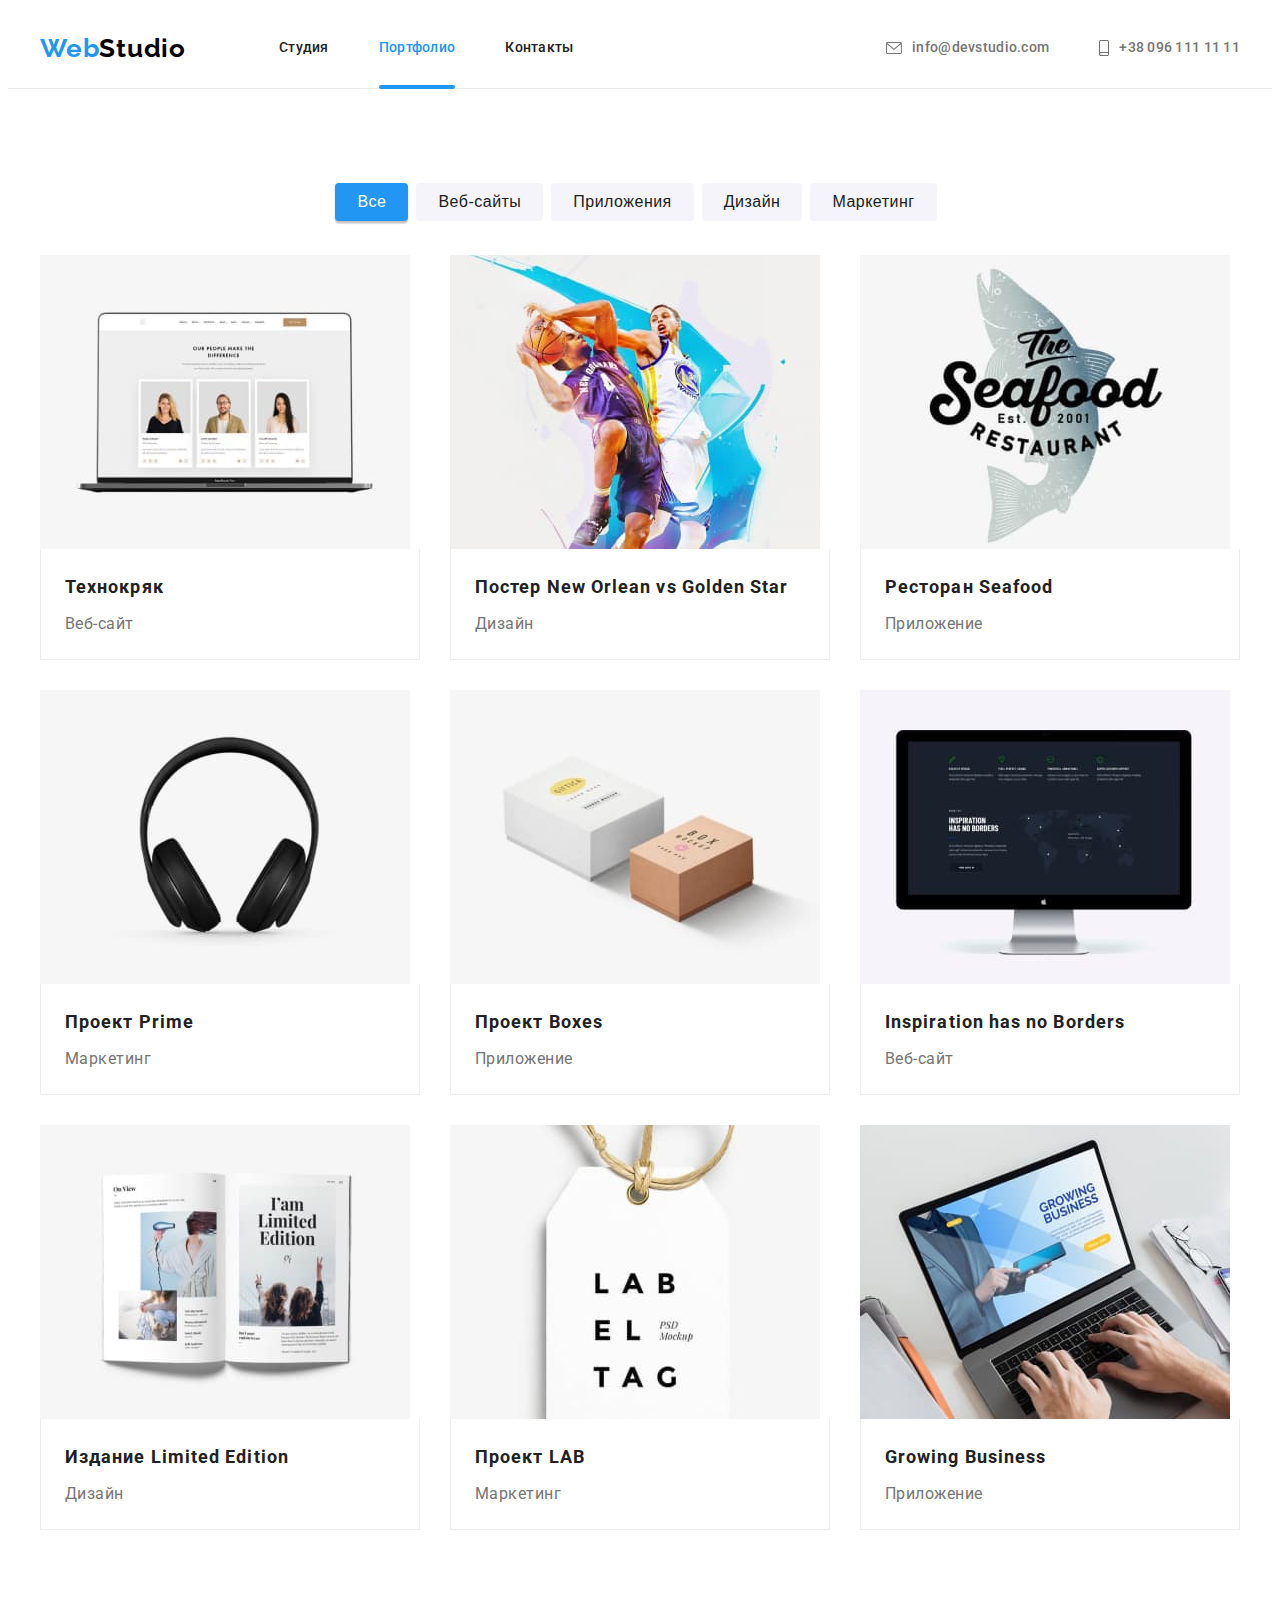
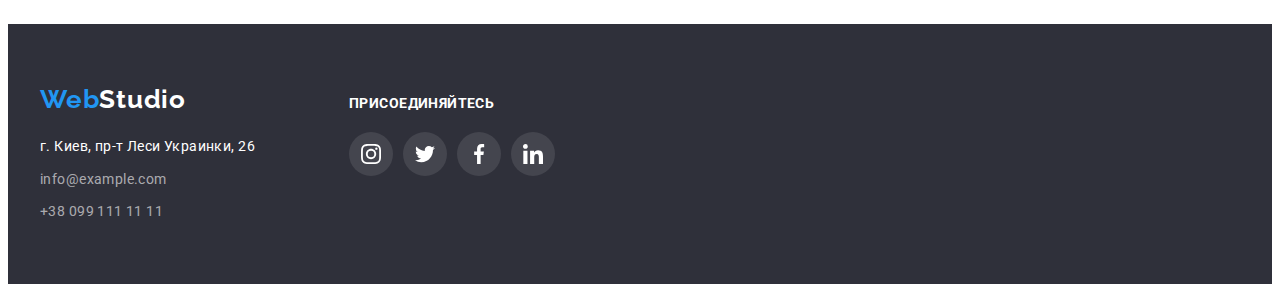
==== portfolio.html @ 07dff934 "add files" ====
<!DOCTYPE html>
<html lang="en">
  <head>
    <meta charset="UTF-8" />
    <meta http-equiv="X-UA-Compatible" content="IE=edge" />
    <meta name="viewport" content="width=device-width, initial-scale=1.0" />
    <title>Портфолио</title>
    <link
      rel="stylesheet"
      href="https://cdnjs.cloudflare.com/ajax/libs/modern-normalize/1.0.0/modern-normalize.min.css"
      integrity="sha512-ISS7cAi1PEhQ8jnbJpJZMd29NlhNj4AWYyLOSp2CE/CsHxTCu+r+t0D2yoJudVrd0/8fTVPUVDzY5Tvli75u/g=="
      crossorigin="anonymous"
    />
    <link rel="preconnect" href="https://fonts.gstatic.com" />
    <link
      href="https://fonts.googleapis.com/css2?family=Raleway:wght@700&family=Roboto:wght@400;500;700;900&display=swap"
      rel="stylesheet"
    />
    <link rel="stylesheet" href="./css/styles.css" />
  </head>
  <body>
    <header class="header">
      <div class="container">
        <nav class="navigation">
          <a class="link logo-link" href="./index.html" lang="en"
            >Web<span class="logo-text">Studio</span></a
          >
          <ul class="nav-container navigation-list list">
            <li class="navigation-list-item">
              <a class="navigation-link link" href="./index.html">Студия</a>
            </li>
            <li class="navigation-list-item">
              <a class="navigation-link link current" href="./portfolio.html"
                >Портфолио</a
              >
            </li>
            <li class="navigation-list-item">
              <a class="navigation-link link" href="">Контакты</a>
            </li>
          </ul>
        </nav>
        <ul class="contact-list list">
          <li class="contact-list-item">
            <a class="link contact-link" href="mailto:info@devstudio.com" lang="en">
              <svg class="contact-icon" width="16" height="12">
                <use href="./img/icons.svg#icon-envelope"></use>
              </svg>
              info@devstudio.com</a>
          </li>
          <li class="contact-list-item">
            <a class="link contact-link" href="tel:+380961111111">
              <svg class="contact-icon" width="10" height="16">
                <use href="./img/icons.svg#icon-smartphone"></use>
              </svg>
              +38 096 111 11 11</a>
          </li>
        </ul>
      </div>
    </header>
    <main>
      <section class="section porfolio-main">
        <div class="container">
          <h1 class="visually-hidden">Наше портфолио</h1>
          <h2 class="visually-hidden">Список кнопок</h2>
          <ul class="list porfolio-btn-list">
            <li class="portfolio-items">
              <button class="portfolio-btn portfolio-btn-all" type="button">Все</button>
            </li>
            <li class="portfolio-items">
              <button class="portfolio-btn" type="button">Веб-сайты</button>
            </li>
            <li class="portfolio-items">
              <button class="portfolio-btn" type="button">Приложения</button>
            </li>
            <li class="portfolio-items">
              <button class="portfolio-btn" type="button">Дизайн</button>
            </li>
            <li class="portfolio-items">
              <button class="portfolio-btn" type="button">Маркетинг</button>
            </li>
          </ul>
          <h2 class="visually-hidden">Примеры работ</h2>
          <ul class="list example-list">
            <li class="example-item">
              <a href="" class="portfolio-card-link link">
              <div class="example-foto">
                <img
                class="exampe-img"
                src="./img/website.jpg"
                alt="Пример сайта"
                width="370"
                height="294">
                <p class="overlay-text">Технокряк это современная площадка распространения коронавируса. Компании используют эту платформу для цифрового
                шпионажа и атак на защищённые сервера конкурентов.</p>
              </div>
              <div class="example-cont-description">
                <h3 class="example-title">Технокряк</h3>
                <p class="example-description">Веб-сайт</p>
              </div>
              </a>
            </li>
            <li class="example-item">
              <a href="" class="portfolio-card-link link">
                <div class="example-foto">
                  <img class="exampe-img" src="./img/design.jpg" alt="Постер" width="370" height="294">
                <p class="overlay-text">Технокряк это современная площадка распространения коронавируса. Компании используют эту
                  платформу для цифрового
                  шпионажа и атак на защищённые сервера конкурентов.</p>
                </div>
                <div class="example-cont-description">
                <h3 class="example-title">
                  Постер <span lang="en">New Orlean vs Golden Star</span>
                </h3>
                <p class="example-description">Дизайн</p>
              </div>
              </a>
            </li>
            <li class="example-item">
              <a href="" class="portfolio-card-link link">
              <div class="example-foto">
                <img
                class="exampe-img"
                src="./img/app.jpg"
                alt="Лого ресторана"
                width="370"
                height="294"
                />
                <p class="overlay-text">Технокряк это современная площадка распространения коронавируса. Компании используют эту
                  платформу для цифрового
                  шпионажа и атак на защищённые сервера конкурентов.</p>
              </div>
              <div class="example-cont-description">
                <h3 class="example-title">
                  Ресторан <span lang="en">Seafood</span>
                </h3>
                <p class="example-description">Приложение</p>
              </div>
              </a>
            </li>
            <li class="example-item">
              <a href="" class="portfolio-card-link link">
              <div class="example-foto">
                <img
                class="exampe-img"
                src="./img/prime.jpg"
                alt="Наушники"
                width="370"
                  height="294"
                />
                <p class="overlay-text">Технокряк это современная площадка распространения коронавируса. Компании используют эту
                  платформу для цифрового
                  шпионажа и атак на защищённые сервера конкурентов.</p>
              </div>
              <div class="example-cont-description">
                <h3 class="example-title">
                  Проект <span lang="en">Prime</span>
                </h3>
                <p class="example-description">Маркетинг</p>
              </div>
              </a>
            </li>
            <li class="example-item">
              <a href="" class="portfolio-card-link link">
              <div class="example-foto">
                <img
                class="exampe-img"
                src="./img/app-box.jpg"
                alt="Коробки"
                width="370"
                  height="294"
                />
                <p class="overlay-text">Технокряк это современная площадка распространения коронавируса. Компании используют эту
                  платформу для цифрового
                  шпионажа и атак на защищённые сервера конкурентов.</p>
              </div>
              <div class="example-cont-description">
                <h3 class="example-title">
                  Проект <span lang="en">Boxes</span>
                </h3>
                <p class="example-description">Приложение</p>
              </div>
              </a>
            </li>
            <li class="example-item">
              <a href="" class="portfolio-card-link link">
              <div class="example-foto">
                <img
                class="exampe-img"
                src="./img/borders.jpg"
                alt="Монитор"
                width="370"
                  height="294"
                />
                <p class="overlay-text">Технокряк это современная площадка распространения коронавируса. Компании используют эту
                  платформу для цифрового
                  шпионажа и атак на защищённые сервера конкурентов.</p>
              </div>
              <div class="example-cont-description">
                <h3 class="example-title" lang="en">
                  Inspiration has no Borders
                </h3>
                <p class="example-description">Веб-сайт</p>
              </div>
              </a>
            </li>
            <li class="example-item">
              <a href="" class="portfolio-card-link link">
              <div class="example-foto">
                <img
                class="exampe-img"
                src="./img/limited.jpg"
                alt="Журнал"
                width="370"
                  height="294"
                />
                <p class="overlay-text">Технокряк это современная площадка распространения коронавируса. Компании используют эту
                  платформу для цифрового
                  шпионажа и атак на защищённые сервера конкурентов.</p>
              </div>
              <div class="example-cont-description">
                <h3 class="example-title">
                  Издание <span lang="en">Limited Edition</span>
                </h3>
                <p class="example-description">Дизайн</p>
              </div>
              </a>
            </li>
            <li class="example-item">
              <a href="" class="portfolio-card-link link">
              <div class="example-foto">
                <img
                class="exampe-img"
                src="./img/lab.jpg"
                alt="Бирка"
                width="370"
                  height="294"
                />
                <p class="overlay-text">Технокряк это современная площадка распространения коронавируса. Компании используют эту
                  платформу для цифрового
                  шпионажа и атак на защищённые сервера конкурентов.</p>
              </div>
              <div class="example-cont-description">
                <h3 class="example-title">Проект <span lang="en">LAB</span></h3>
                <p class="example-description">Маркетинг</p>
              </div>
              </a>
            </li>
            <li class="example-item">
              <a href="" class="portfolio-card-link link">
              <div class="example-foto">
                <img
                class="exampe-img"
                src="./img/growing.jpg"
                alt="Ноутбук"
                width="370"
                  height="294"
                />
                <p class="overlay-text">Технокряк это современная площадка распространения коронавируса. Компании используют эту
                  платформу для цифрового
                  шпионажа и атак на защищённые сервера конкурентов.</p>
              </div>
              <div class="example-cont-description">
                <h3 class="example-title" lang="en">Growing Business</h3>
                <p class="example-description">Приложение</p>
              </div>
              </a>
            </li>
          </ul>
        </div>
      </section>
    </main>
    <footer class="section footer">
      <div class="container footer-container">
        <div class="adress-footer">
          <a class="link logo-link" href="./index.html" lang="en">Web<span class="logo-text-light">Studio</span></a>
          <address class="adress">
            <ul class="footer-contact-list list">
              <li class="contact-item">
                <a class="link adress-link" href="https://goo.gl/maps/dKYA59sypBsLwq4S9" target="_blank"
                  rel="noopener noreferrer">г. Киев, пр-т Леси Украинки, 26</a>
              </li>
              <li class="contact-item">
                <a class="link contact-link-footer" href="mailto:info@example.com">info@example.com</a>
              </li>
              <li class="contact-item">
                <a class="link contact-link-footer" href="tel:+380991111111">+38 099 111 11 11</a>
              </li>
            </ul>
          </address>
        </div>
        <div class="footer-social">
          <p class="footer-social-title">ПРИСОЕДИНЯЙТЕСЬ</p>
          <ul class="footer-social-list list">
            <li class="footer-social-list-item">
              <a class="footer-social-link link" href="">
                <svg class="footer-social-icon" width="20" height="20">
                  <use href="./img/icons.svg#icon-instagram"></use>
                </svg>
              </a>
            </li>
            <li class="footer-social-list-item">
              <a class="footer-social-link link" href="">
                <svg class="footer-social-icon" width="20" height="20">
                  <use href="./img/icons.svg#icon-twitter"></use>
                </svg>
              </a>
            </li>
            <li class="footer-social-list-item">
              <a class="footer-social-link link" href="">
                <svg class="footer-social-icon" width="20" height="20">
                  <use href="./img/icons.svg#icon-facebook"></use>
                </svg>
              </a>
            </li>
            <li class="footer-social-list-item">
              <a class="footer-social-link link" href="">
                <svg class="footer-social-icon" width="20" height="20">
                  <use href="./img/icons.svg#icon-linkedin"></use>
                </svg>
              </a>
            </li>
          </ul>
        </div>
      </div>
      </footer>
  </body>
</html>
---- css/styles.css ----
:root {
  --main-font: 'Roboto', sans-serif;
  --secondary-font: 'Raleway', sans-serif;
  --accent-color: #2196f3;
  --title-color: #212121;
  --text-color: #757575;
  --back-color: #fff;
  --icon-color: #afb1b8;
  --container-width: 1200px;
  --title-mb: 50px;
  --container-pl: 15px;
  --container-pr: 15px;
  --link-pt: 32px;
  --link-pb: 32px;
  --bg-item-color: #f5f4fa;
  --timing-function: cubic-bezier(0.4, 0, 0.2, 1);
}
h1,
h2,
h3,
p {
  margin: 0;
}
ul,
ol {
  margin: 0;
  padding: 0;
}

img {
  display: block;
}

body {
  font-family: var(--main-font);
}
.link {
  text-decoration: none;
}
.list {
  list-style: none;
}
.visually-hidden {
  position: absolute !important;
  clip: rect(1px 1px 1px 1px); /* IE6 IE7 */
  clip: rect(1px 1px 1px 1px);
  padding: 0 !important;
  border: 0 !important;
  height: 1px !important;
  width: 1px !important;
  overflow: hidden;
}

.container {
  width: var(--container-width);
  margin: 0 auto;
  padding-left: var(--container-pl);
  padding-right: var(--container-pr);
}
.section {
  align-items: center;
  padding-top: 94px;
  padding-bottom: 94px;
}
.adress {
  font-style: normal;
}

/* HEADER */

.header .container {
  display: flex;
  align-items: center;
}
.header {
  border-bottom: 1px solid #ececec;
}
.navigation {
  display: flex;
  align-items: center;
}
.nav-container {
  display: flex;
  align-items: center;
}
.contact-list {
  display: flex;
  align-items: center;
  margin-left: auto;
}
.contact-list-item:not(:last-child) {
  margin-right: 50px;
}

.logo-link {
  display: inline-block;
  font-family: var(--secondary-font);
  font-weight: 700;
  font-size: 26px;
  line-height: 1.19;
  letter-spacing: 0.03em;
  color: var(--accent-color);
  margin-right: 93px;
  padding-top: 24px;
  padding-bottom: 24px;
}
.logo-text {
  font-weight: 700;
  font-size: 26px;
  line-height: 1.19;
  letter-spacing: 0.03em;
  color: #000000;
}
.logo-text-light {
  font-weight: 700;
  font-size: 26px;
  line-height: 1.19;
  letter-spacing: 0.03em;
  color: var(--back-color);
}
.navigation-link {
  display: inline-block;
  font-weight: 500;
  font-size: 14px;
  line-height: 1.14;
  letter-spacing: 0.02em;
  color: var(--title-color);
  padding-top: var(--link-pt);
  padding-bottom: var(--link-pb);
  transition: color 250ms var(--timing-function);
}
.navigation-list-item:not(:last-child) {
  margin-right: 50px;
}
.current {
  color: var(--accent-color);
  position: relative;
}
.current::after {
  position: absolute;
  display: block;
  bottom: -1px;
  left: 0;
  content: '';
  width: 100%;
  background: var(--accent-color);
  border-radius: 2px;
  height: 4px;
}
.navigation-link:hover,
.navigation-link:focus {
  color: var(--accent-color);
}
.contact-link {
  display: flex;
  align-items: center;
  font-weight: 500;
  font-size: 14px;
  line-height: 1.14;
  letter-spacing: 0.02em;
  color: var(--text-color);
  padding-top: var(--link-pt);
  padding-bottom: var(--link-pb);
  transition: color 250ms var(--timing-function);
}

.contact-link:hover,
.contact-link:focus {
  color: var(--accent-color);
}
.contact-icon {
  margin-right: 10px;
  fill: currentColor;
}
/* HERO */
.hero {
  max-width: 1600px;
  height: 600px;
  background-color: #2f303a;
  background-image: linear-gradient(
      rgba(47, 48, 58, 0.4),
      rgba(47, 48, 58, 0.4)
    ),
    url(../img/img_bg.jpg);
  background-repeat: no-repeat;
  background-size: cover;
  padding: 200px 0;
  text-align: center;
  margin-left: auto;
  margin-right: auto;
}

.hero-title {
  font-weight: 900;
  font-size: 44px;
  max-width: 696px;
  text-align: center;
  line-height: 1.36;
  letter-spacing: 0.06em;
  text-transform: uppercase;
  color: var(--back-color);
  margin: auto;
}
.modal-btn {
  display: inline-block;
  min-width: 200px;
  font-weight: 700;
  font-size: 16px;
  line-height: 1.87;
  background-color: var(--accent-color);
  color: var(--back-color);
  padding: 10px 32px;
  border-radius: 4px;
  margin-top: 30px;
  border: none;
  transition: background-color 250ms var(--timing-function);
}
.modal-btn:hover,
.modal-btn:focus {
  background-color: #188ce8;
  cursor: pointer;
}
.backdrop {
  position: fixed;
  top: 0;
  left: 0;
  width: 100%;
  height: 100%;
  opacity: 1;
  background-color: rgba(0, 0, 0, 0.2);
  transition: opacity 250ms var(--timing-function);
}
.backdrop.is-hidden {
  opacity: 0;
  pointer-events: none;
}
.backdrop.is-hidden .modal {
  transform: translate(-50%, -50%) scale(0);
}
.modal {
  position: absolute;
  top: 50%;
  left: 50%;
  transform: translate(-50%, -50%) scale(1);
  min-width: 528px;
  min-height: 581px;
  background-color: var(--back-color);
  box-shadow: 0px 4px 4px rgba(0, 0, 0, 0.25);
  transition: transform 250ms var(--timing-function);
}
.close-btn {
  position: absolute;
  top: 8px;
  right: 8px;
  width: 30px;
  height: 30px;
  border-radius: 50%;
  background: #ffffff;
  border: 1px solid rgba(0, 0, 0, 0.1);
  transition: background-color 250ms var(--timing-function);
}
.close-btn:hover,
.close-btn:focus {
  background-color: red;
}

.modal-icon {
  transition: fill 250ms var(--timing-function);
}

.close-btn:hover .modal-icon,
.close-btn:focus .modal-icon {
  fill: var(--back-color);
}

/* PRINCIPLE */
.principle-img {
  display: flex;
  align-items: center;
  justify-content: center;
  width: 270px;
  height: 120px;
  background-color: var(--bg-item-color);
  margin-bottom: 30px;
}
.principle-list {
  display: flex;
  align-items: center;
}
.principle-title {
  font-weight: 700;
  font-size: 14px;
  line-height: 1.14;
  letter-spacing: 0.03em;
  text-transform: uppercase;
  color: var(--title-color);
  margin-bottom: 10px;
}

.principle-description {
  font-size: 14px;
  line-height: 1.71;
  letter-spacing: 0.03em;
  color: var(--text-color);
}

.principle-list-item {
  width: 270px;
}
.principle-list-item:not(:last-child) {
  margin-right: 30px;
}
/* WORKS */
.section-title {
  font-weight: 700;
  font-size: 36px;
  line-height: 1.16;
  letter-spacing: 0.03em;
  color: var(--title-color);
  text-align: center;
}
.our-works {
  padding-top: 0;
}
.work-list {
  display: flex;
  align-items: center;
}
.work-item:not(:last-child) {
  margin-right: 30px;
}
.section-title {
  margin-bottom: 50px;
}
.thumb {
  position: relative;
}
.thumb-label {
  position: absolute;
  bottom: 0;
  width: 100%;
  background-color: rgba(47, 48, 58, 0.8);
  padding: 27px 0;
}
.thumb-description {
  font-family: var(--main-font);
  font-weight: bold;
  font-size: 14px;
  line-height: 1.14;
  text-align: center;
  letter-spacing: 0.03em;
  text-transform: uppercase;
  color: var(--back-color);
}
/* TEAM */
.our-team {
  background-color: var(--bg-item-color);
}
.team-list {
  display: flex;
  margin-top: -30px;
  margin-left: -30px;
}
.team-item {
  flex-basis: calc(100% / 4-30px);
  margin-top: 30px;
  margin-left: 30px;
  width: 270px;
  background-color: var(--back-color);
  box-shadow: 0px 1px 3px rgba(0, 0, 0, 0.12), 0px 1px 1px rgba(0, 0, 0, 0.14),
    0px 2px 1px rgba(0, 0, 0, 0.2);
  border-radius: 0px 0px 4px 4px;
}
.team-description {
  text-align: center;
  padding: 30px 32px;
}

.team-title {
  font-weight: 500;
  font-size: 16px;
  line-height: 1.18;
  letter-spacing: 0.03em;
  color: var(--title-color);
  margin-bottom: 10px;
}
.team-prof {
  font-size: 16px;
  line-height: 1.18;
  letter-spacing: 0.03em;
  color: var(--text-color);
  margin-bottom: 16px;
}
.social-list {
  display: flex;
  align-items: center;
  justify-content: space-between;
}

.social-link {
  display: flex;
  justify-content: center;
  align-items: center;
  width: 44px;
  height: 44px;
  border-radius: 50%;
  color: var(--icon-color);
  transition: background-color 250ms var(--timing-function);
}
.social-icon {
  fill: currentColor;
  transition: fill 250ms var(--timing-function);
}

.social-link:hover,
.social-link:focus {
  background-color: var(--accent-color);
  color: var(--back-color);
}
/* Постоянные клиенты */
.clients-list {
  display: flex;
  align-items: center;
  justify-content: space-between;
}
.clients-list-item {
  width: 170px;
  height: 90px;
}
.client-link {
  display: flex;
  width: 100%;
  height: 100%;
  align-items: center;
  justify-content: center;
  color: var(--icon-color);
  border: 1px solid var(--icon-color);
  border-radius: 4px;
  transition: border-color 250ms var(--timing-function);
}
.client-icon {
  fill: currentColor;
  transition: fill 250ms var(--timing-function);
}

.client-link:hover,
.client-link:focus {
  border-color: var(--accent-color);
  color: var(--accent-color);
}

/* FOOTER */
.adress-footer {
  margin-right: 70px;
}
.footer {
  background-color: #2f303a;
  padding-top: 60px;
  padding-bottom: 60px;
}
.footer .logo-link {
  padding-top: 0;
  padding-bottom: 0;
  margin-bottom: 20px;
}
.footer .contact-item:not(:last-child) {
  margin-bottom: 9px;
}
.adress-link {
  font-weight: 400;
  font-size: 14px;
  line-height: 1.71;
  letter-spacing: 0.03em;
  color: var(--back-color);
}
.contact-link-footer {
  font-weight: 400;
  font-size: 14px;
  line-height: 1.71;
  letter-spacing: 0.03em;
  color: rgba(255, 255, 255, 0.6);
  transition: color 250ms var(--timing-function);
}

.contact-link-footer:hover,
.contact-link-footer:focus {
  color: var(--accent-color);
}
.footer-container {
  display: flex;
  align-items: baseline;
}
.footer-social-title {
  font-family: var(--main-font);
  font-style: normal;
  font-weight: bold;
  font-size: 14px;
  line-height: 1.14;
  letter-spacing: 0.03em;
  text-transform: uppercase;
  color: var(--back-color);
  margin-bottom: 20px;
}
.footer-social-list {
  display: flex;
  align-items: center;
  justify-content: space-between;
  width: 206px;
}
.footer-social-list-item {
  width: 44px;
  height: 44px;
}
.footer-social-link {
  display: flex;
  align-items: center;
  justify-content: center;
  width: 100%;
  height: 100%;
  border-radius: 50%;
  background: rgba(255, 255, 255, 0.1);
  transition: background-color 250ms var(--timing-function);
}
.footer-social-icon {
  fill: var(--back-color);
}
.footer-social-link:hover,
.footer-social-link:focus {
  background-color: var(--accent-color);
}
/* PORTFOLIO */

.porfolio-btn-list {
  display: flex;
  margin-bottom: 34px;
  justify-content: center;
}

.portfolio-btn {
  display: inline-block;
  font-weight: 500;
  font-size: 16px;
  line-height: 1.62;
  letter-spacing: 0.03em;
  color: var(--title-color);
  padding: 6px 22px;
  text-align: center;
  border-radius: 4px;
  background-color: #f5f4fa;
  border: none;
  transition: background-color 250ms var(--timing-function),
    color 250ms var(--timing-function), box-shadow 250ms var(--timing-function);
}
.portfolio-btn-all {
  background-color: var(--accent-color);
  color: var(--back-color);
  box-shadow: 0px 3px 1px rgba(0, 0, 0, 0.1), 0px 1px 2px rgba(0, 0, 0, 0.08),
    0px 2px 2px rgba(0, 0, 0, 0.12);
}
.portfolio-items {
  margin-right: 8px;
}
.portfolio-btn:hover,
.portfolio-btn:focus {
  background-color: var(--accent-color);
  color: var(--back-color);
  cursor: pointer;
  box-shadow: 0px 3px 1px rgba(0, 0, 0, 0.1), 0px 1px 2px rgba(0, 0, 0, 0.08),
    0px 2px 2px rgba(0, 0, 0, 0.12);
}
.portfolio-card-link {
  display: block;
  transition: box-shadow 250ms var(--timing-function);
}
.portfolio-card-link:hover,
.portfolio-card-link:focus {
  box-shadow: 0px 1px 1px rgba(0, 0, 0, 0.12), 0px 4px 4px rgba(0, 0, 0, 0.06),
    1px 4px 6px rgba(0, 0, 0, 0.16);
}
/* EXAMPLE */
.example-title {
  font-weight: 700px;
  font-size: 18px;
  line-height: 2;
  letter-spacing: 0.06em;
  color: var(--title-color);
  margin-bottom: 4px;
}
.example-list {
  display: flex;
  flex-wrap: wrap;
  margin-top: -30px;
  margin-left: -30px;
}
.example-item {
  flex-basis: calc(100% / 3 - 30px);
  margin-top: 30px;
  margin-left: 30px;
  width: 370px;
}
.example-cont-description {
  padding: 20px 24px;
  border: 1px solid #eeeeee;
  border-top: none;
}
.example-description {
  font-weight: 400;
  font-size: 16px;
  line-height: 1.87;
  letter-spacing: 0.03em;
  color: var(--text-color);
}

.example-foto {
  position: relative;
  overflow: hidden;
}

.overlay-text {
  position: absolute;
  bottom: 0;
  padding: 63px 24px;
  width: 100%;
  height: 100%;
  overflow: hidden;
  font-family: var(--main-font);
  font-size: 18px;
  line-height: 1.55;
  letter-spacing: 0.03em;
  color: var(--back-color);
  background: rgba(33, 150, 243, 0.9);
  transform: translateY(101%);
  transition: transform 250ms var(--timing-function);
}

.portfolio-card-link:hover .overlay-text,
.portfolio-card-link:focus .overlay-text {
  transform: translateY(0%);
  display: inline-block;
}
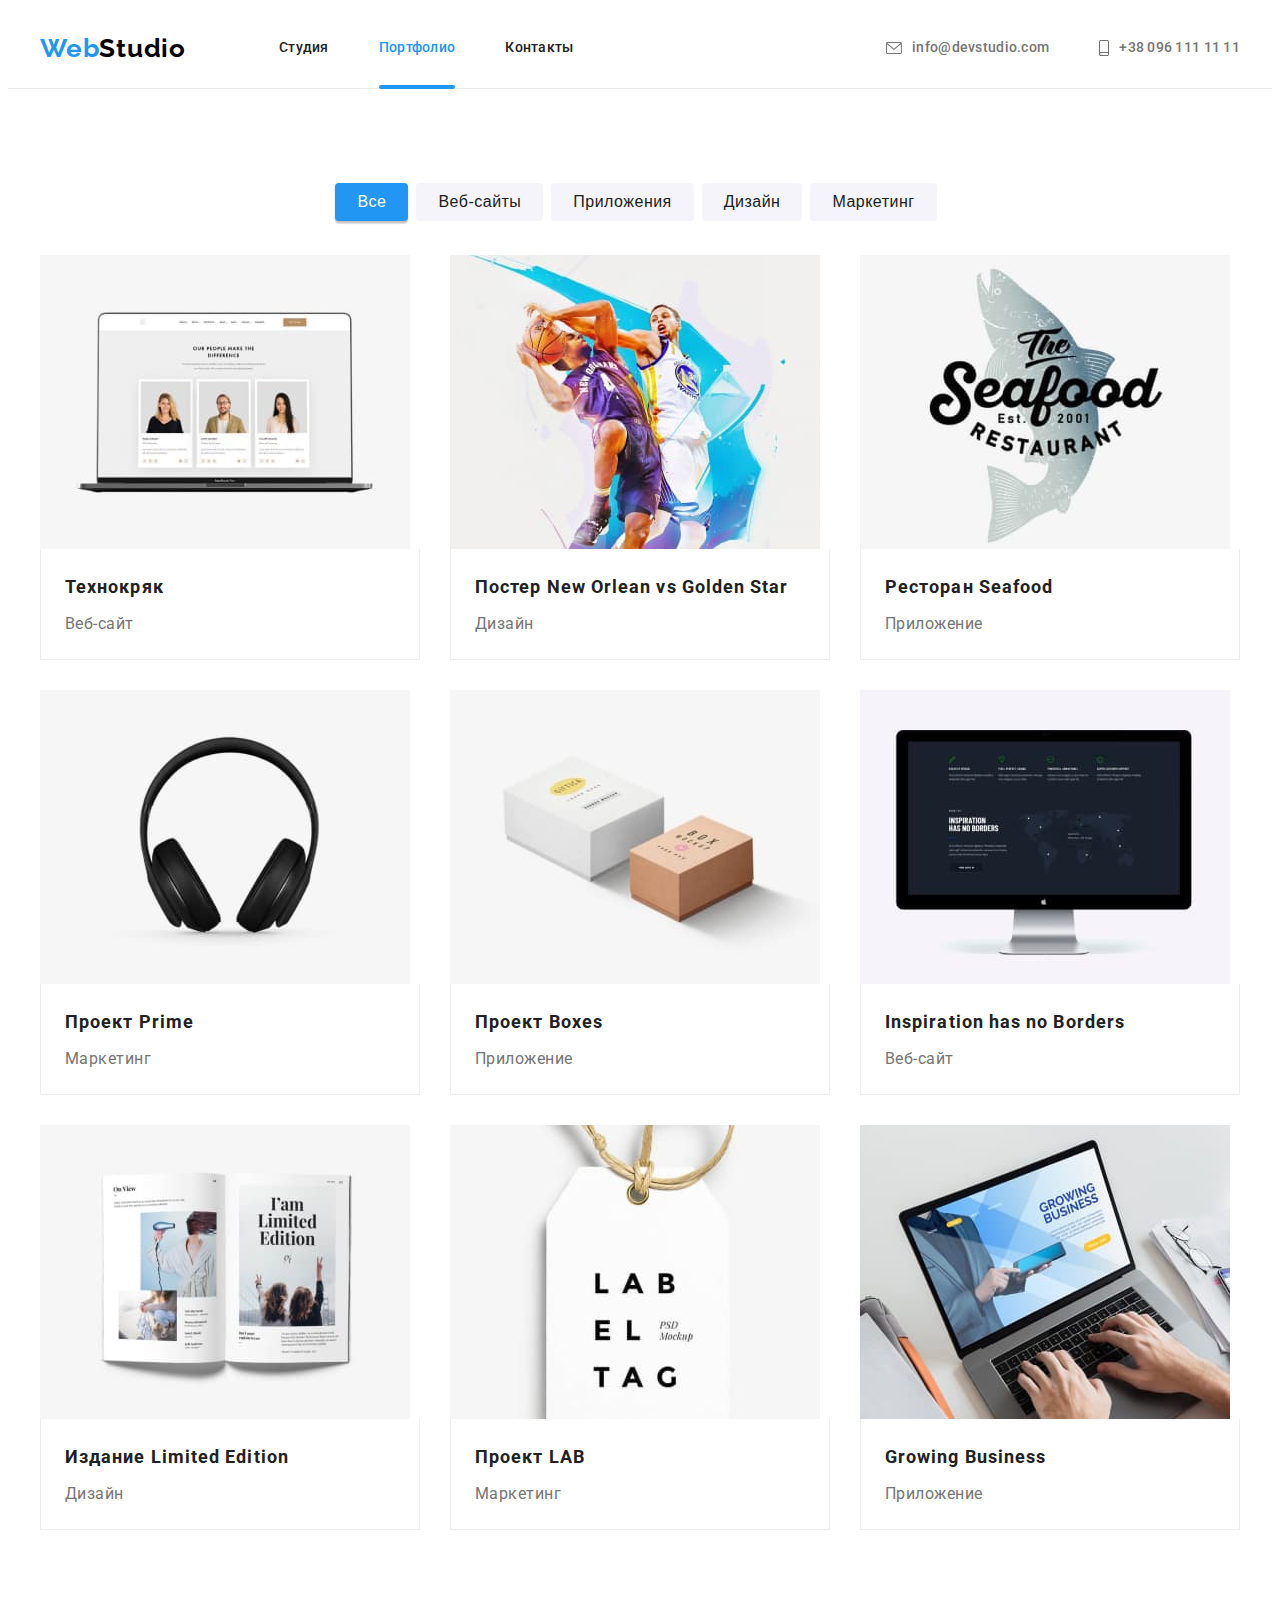
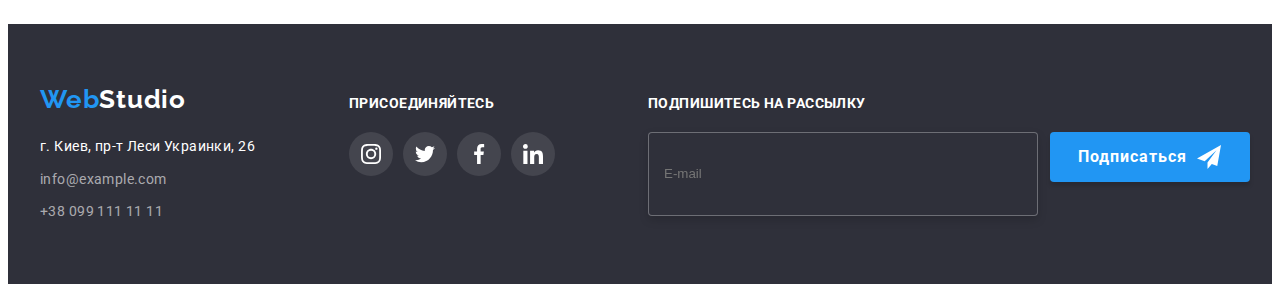
==== commit a03c5047: "mark1.0" ====
--- a/portfolio.html
+++ b/portfolio.html
@@ -321,6 +321,19 @@
             </li>
           </ul>
         </div>
+        <div class="footer-form-wrapper">
+          <b class="footer-form-title">Подпишитесь на рассылку</b>
+          <form class="footer-form" autocomplete="off">
+            <label class="footer-mail-label">
+              <input type="email" name="mail" class="footer-input" placeholder="E-mail">
+            </label>
+            <button class="footer-btn" type="submit">Подписаться
+              <svg class="footer-icon" width="24" height="24">
+                <use href="./img/icons.svg#icon-send"></use>
+              </svg>
+            </button>
+          </form>
+        </div>
       </div>
       </footer>
   </body>
--- a/css/styles.css
+++ b/css/styles.css
@@ -201,6 +201,8 @@
   color: var(--back-color);
   margin: auto;
 }
+/* MODAL */
+
 .modal-btn {
   display: inline-block;
   min-width: 200px;
@@ -241,6 +243,7 @@
   position: absolute;
   top: 50%;
   left: 50%;
+  padding: 40px;
   transform: translate(-50%, -50%) scale(1);
   min-width: 528px;
   min-height: 581px;
@@ -255,24 +258,164 @@
   width: 30px;
   height: 30px;
   border-radius: 50%;
-  background: #ffffff;
+  background: transparent;
   border: 1px solid rgba(0, 0, 0, 0.1);
-  transition: background-color 250ms var(--timing-function);
+  /* transition: fill 250ms var(--timing-function); */
 }
 .close-btn:hover,
 .close-btn:focus {
-  background-color: red;
+  color: var(--accent-color);
 }
 
 .modal-icon {
-  transition: fill 250ms var(--timing-function);
+  fill: currentColor;
+  /* transition: fill 250ms var(--timing-function); */
 }
 
 .close-btn:hover .modal-icon,
 .close-btn:focus .modal-icon {
   fill: var(--back-color);
 }
-
+.form {
+  display: flex;
+  flex-direction: column;
+}
+.form-title {
+  font-family: var(--main-font);
+  font-size: 20px;
+  line-height: 1.15;
+  text-align: center;
+  letter-spacing: 0.03em;
+  color: #212121;
+  margin-bottom: 12px;
+}
+.form-label {
+  display: block;
+  font-family: var(--main-font);
+  font-size: 12px;
+  line-height: 1.16;
+  letter-spacing: 0.01em;
+  margin-bottom: 4px;
+  color: #757575;
+}
+.form-field {
+  margin-bottom: 10px;
+}
+.form-field-coment {
+  margin-bottom: 20px;
+}
+.form-input {
+  width: 100%;
+  height: 40px;
+  padding-left: 42px;
+  padding-top: 11px;
+  padding-bottom: 11px;
+  border: 1px solid rgba(33, 33, 33, 0.2);
+  border-radius: 4px;
+  transition: border-color 250ms cubic-bezier(0.4, 0, 0.2, 1);
+}
+.form-input:focus {
+  border-color: var(--accent-color);
+  outline: none;
+}
+.form-input:focus + .form-icon {
+  fill: var(--accent-color);
+}
+.form-wrapper {
+  position: relative;
+  margin-top: 4px;
+}
+
+.form-icon {
+  display: block;
+  position: absolute;
+  top: 50%;
+  left: 12px;
+  transform: translateY(-50%);
+  transition: fill 250ms cubic-bezier(0.4, 0, 0.2, 1);
+}
+.form-comment {
+  width: 100%;
+  height: 120px;
+  padding: 12px 16px;
+  border: 1px solid rgba(33, 33, 33, 0.2);
+  border-radius: 4px;
+  outline: none;
+  resize: none;
+}
+.form-comment:focus {
+  border-color: var(--accent-color);
+}
+.form-comment::placeholder {
+  font-family: var(--main-font);
+  font-size: 12px;
+  line-height: 1.16;
+  letter-spacing: 0.01em;
+  color: rgba(117, 117, 117, 0.5);
+}
+.form-btn {
+  display: flex;
+  align-items: center;
+  text-align: center;
+  margin: auto;
+  padding: 10px 55px;
+  font-family: var(--main-font);
+  font-weight: bold;
+  font-size: 16px;
+  line-height: 1.87;
+  letter-spacing: 0.06em;
+  color: var(--back-color);
+  background: var(--accent-color);
+  box-shadow: 0px 4px 4px rgba(0, 0, 0, 0.15);
+  border-radius: 4px;
+  border: none;
+  cursor: pointer;
+  transition: background 250ms cubic-bezier(0.4, 0, 0.2, 1);
+}
+.form-btn:hover,
+.form-btn:focus {
+  background: #188ce8;
+}
+
+.form-checkbox {
+  display: flex;
+  align-items: center;
+  font-family: var(--main-font);
+  font-size: 14px;
+  line-height: 1.71;
+  letter-spacing: 0.03em;
+  color: var(--text-color);
+  margin-bottom: 30px;
+}
+
+.check-link {
+  color: var(--accent-color);
+}
+.form-checkbox::before {
+  display: block;
+  content: '';
+  width: 16px;
+  height: 16px;
+  border: 2px solid #212121;
+  border-radius: 2px;
+  cursor: pointer;
+  margin-right: 8px;
+  transition: background-image 250ms cubic-bezier(0.4, 0, 0.2, 1),
+    background-color 250ms cubic-bezier(0.4, 0, 0.2, 1),
+    border-color 250ms cubic-bezier(0.4, 0, 0.2, 1),
+    box-shadow 250ms cubic-bezier(0.4, 0, 0.2, 1);
+}
+
+.form-chec-input:checked + .form-checkbox::before {
+  background-image: url(../img/checked.svg);
+  background-color: var(--accent-color);
+  background-origin: border-box;
+  background-size: contain;
+  border-color: var(--accent-color);
+}
+.form-chec-input:focus + .form-checkbox::before {
+  box-shadow: 0 0 0 2px var(--accent-color);
+}
 /* PRINCIPLE */
 .principle-img {
   display: flex;
@@ -337,10 +480,14 @@
 }
 .thumb-label {
   position: absolute;
+  display: flex;
+  align-items: center;
+  justify-content: center;
   bottom: 0;
   width: 100%;
+  height: 70px;
+
   background-color: rgba(47, 48, 58, 0.8);
-  padding: 27px 0;
 }
 .thumb-description {
   font-family: var(--main-font);
@@ -528,6 +675,55 @@
 .footer-social-link:focus {
   background-color: var(--accent-color);
 }
+.footer-form {
+  display: flex;
+  margin-top: 20px;
+}
+
+.footer-form-wrapper {
+  margin-left: 93px;
+}
+.footer-form-title {
+  font-family: var(--main-font);
+  font-size: 14px;
+  line-height: 1.14;
+  letter-spacing: 0.03em;
+  text-transform: uppercase;
+  color: var(--back-color);
+}
+.footer-input {
+  width: 358px;
+  height: 50px;
+  padding: 16px 15px;
+  margin-right: 12px;
+  border: 1px solid rgba(255, 255, 255, 0.3);
+  filter: drop-shadow(0px 4px 4px rgba(0, 0, 0, 0.15));
+  border-radius: 4px;
+  color: var(--back-color);
+  background-color: #2f303a;
+}
+.footer-btn {
+  display: flex;
+  align-items: center;
+  min-width: 200px;
+  height: 50px;
+  padding: 10px 28px;
+  background-color: var(--accent-color);
+  font-family: var(--accent-color);
+  font-weight: bold;
+  font-size: 16px;
+  line-height: 1.87;
+  letter-spacing: 0.06em;
+  color: var(--back-color);
+  border: none;
+  background: #2196f3;
+  box-shadow: 0px 4px 4px rgba(0, 0, 0, 0.15);
+  border-radius: 4px;
+  cursor: pointer;
+}
+.footer-icon {
+  margin-left: 10px;
+}
 /* PORTFOLIO */
 
 .porfolio-btn-list {
@@ -579,7 +775,7 @@
 }
 /* EXAMPLE */
 .example-title {
-  font-weight: 700px;
+  font-weight: 700;
   font-size: 18px;
   line-height: 2;
   letter-spacing: 0.06em;
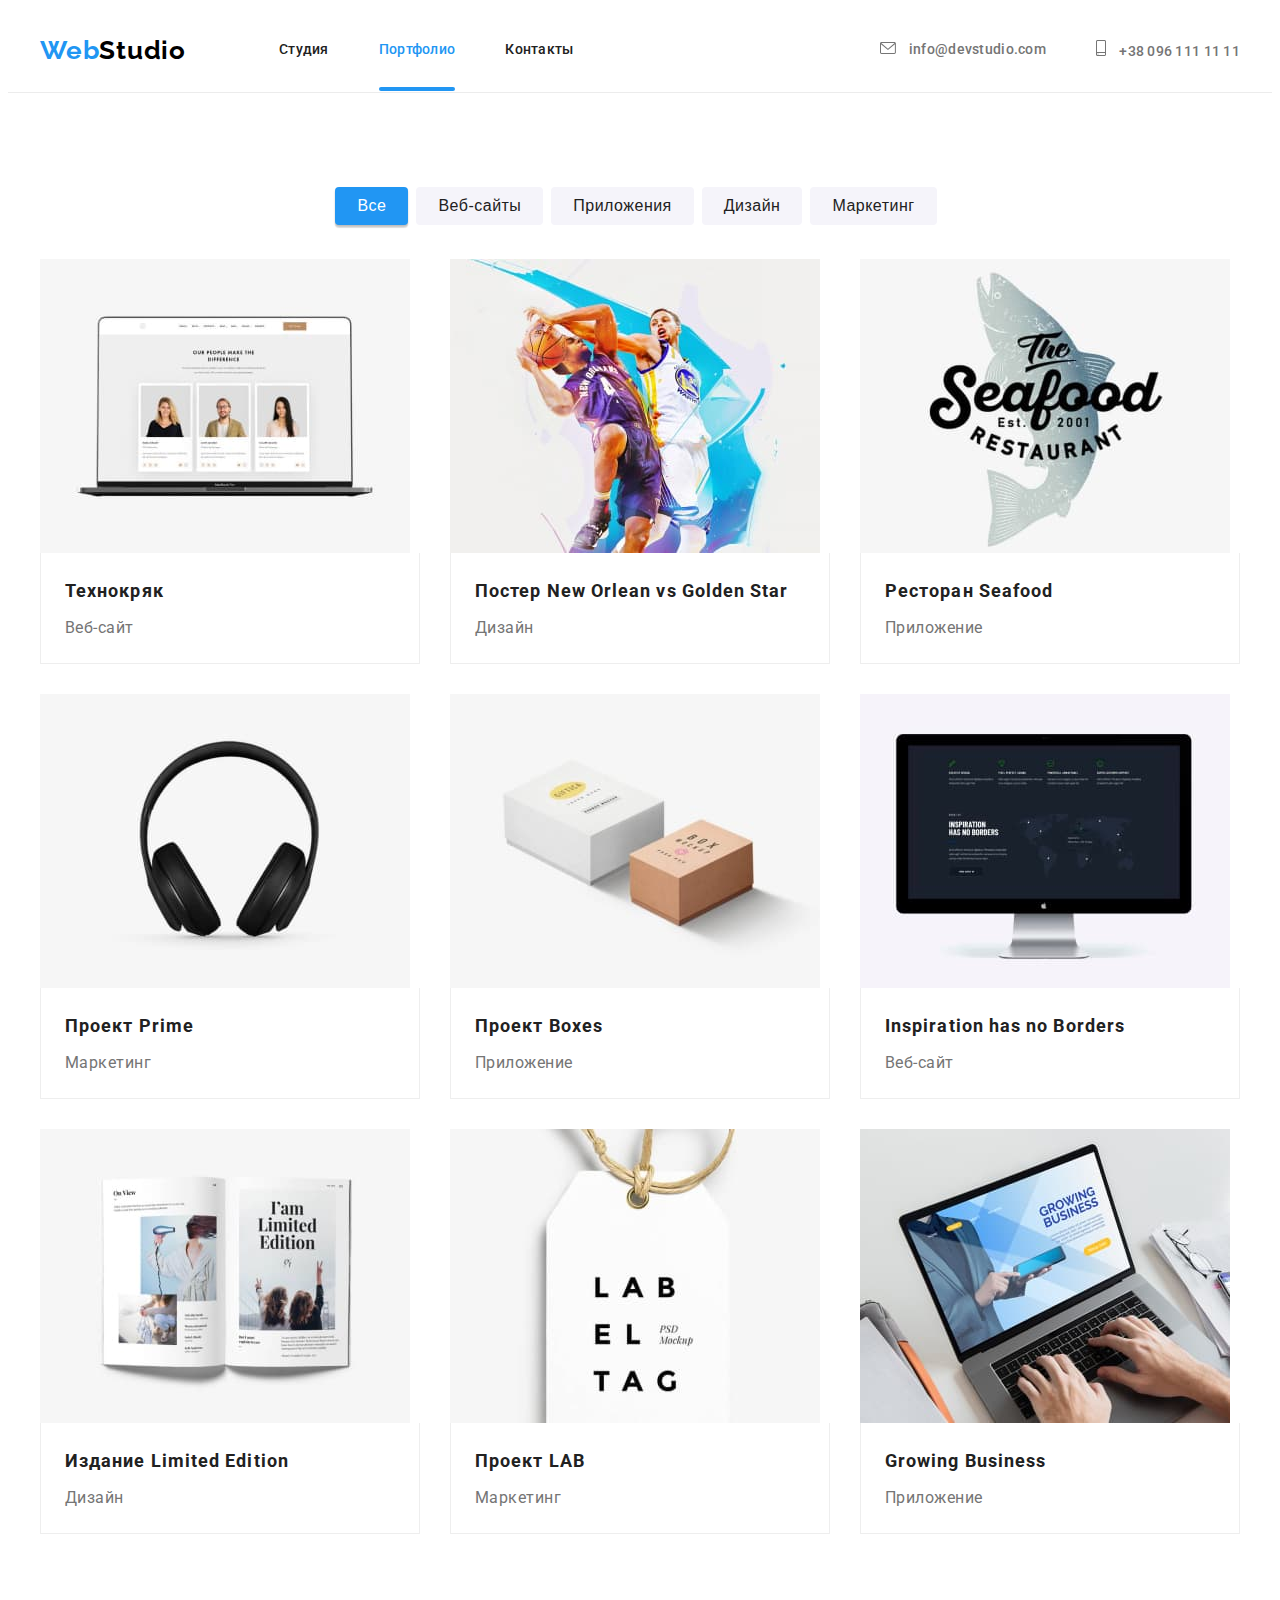
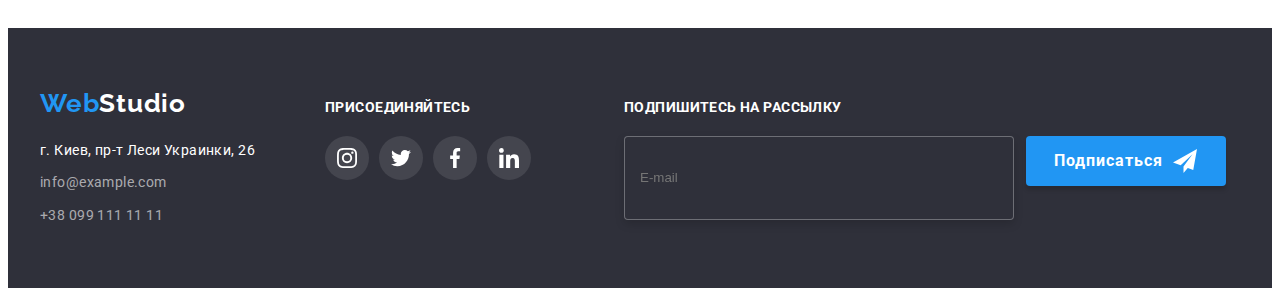
==== commit eea44a2d: "end index" ====
--- a/portfolio.html
+++ b/portfolio.html
@@ -20,36 +20,32 @@
   </head>
   <body>
     <header class="header">
-      <div class="container">
+      <div class="container header__container">
         <nav class="navigation">
-          <a class="link logo-link" href="./index.html" lang="en"
-            >Web<span class="logo-text">Studio</span></a
-          >
+          <a class="link logo" href="./index.html" lang="en">Web<span class="logo__text">Studio</span></a>
           <ul class="nav-container navigation-list list">
-            <li class="navigation-list-item">
-              <a class="navigation-link link" href="./index.html">Студия</a>
-            </li>
-            <li class="navigation-list-item">
-              <a class="navigation-link link current" href="./portfolio.html"
-                >Портфолио</a
-              >
-            </li>
-            <li class="navigation-list-item">
-              <a class="navigation-link link" href="">Контакты</a>
+            <li class="navigation-list__item">
+              <a class="navigation-list__link link" href="./index.html">Студия</a>
+            </li>
+            <li class="navigation-list__item">
+              <a class="navigation-list__link link current" href="./portfolio.html">Портфолио</a>
+            </li>
+            <li class="navigation-list__item">
+              <a class="navigation-list__link link" href="">Контакты</a>
             </li>
           </ul>
         </nav>
-        <ul class="contact-list list">
-          <li class="contact-list-item">
-            <a class="link contact-link" href="mailto:info@devstudio.com" lang="en">
-              <svg class="contact-icon" width="16" height="12">
+        <ul class="contact list">
+          <li class="contact__list">
+            <a class="link contact__link" href="mailto:info@devstudio.com" lang="en">
+              <svg class="contact__icon" width="16" height="12">
                 <use href="./img/icons.svg#icon-envelope"></use>
               </svg>
               info@devstudio.com</a>
           </li>
-          <li class="contact-list-item">
-            <a class="link contact-link" href="tel:+380961111111">
-              <svg class="contact-icon" width="10" height="16">
+          <li class="contact__list">
+            <a class="link contact__link" href="tel:+380961111111">
+              <svg class="contact__icon" width="10" height="16">
                 <use href="./img/icons.svg#icon-smartphone"></use>
               </svg>
               +38 096 111 11 11</a>
@@ -270,71 +266,71 @@
       </section>
     </main>
     <footer class="section footer">
-      <div class="container footer-container">
-        <div class="adress-footer">
-          <a class="link logo-link" href="./index.html" lang="en">Web<span class="logo-text-light">Studio</span></a>
-          <address class="adress">
-            <ul class="footer-contact-list list">
-              <li class="contact-item">
-                <a class="link adress-link" href="https://goo.gl/maps/dKYA59sypBsLwq4S9" target="_blank"
+      <div class="container footer__container">
+        <div class="adress">
+          <a class="link adress__logo" href="./index.html" lang="en">Web<span class="logo__text--light">Studio</span></a>
+          <address>
+            <ul class="adress__list list">
+              <li class="adress__item">
+                <a class="link adress__link" href="https://goo.gl/maps/dKYA59sypBsLwq4S9" target="_blank"
                   rel="noopener noreferrer">г. Киев, пр-т Леси Украинки, 26</a>
               </li>
-              <li class="contact-item">
-                <a class="link contact-link-footer" href="mailto:info@example.com">info@example.com</a>
+              <li class="adress__item">
+                <a class="link footer__contact__link " href="mailto:info@example.com">info@example.com</a>
               </li>
-              <li class="contact-item">
-                <a class="link contact-link-footer" href="tel:+380991111111">+38 099 111 11 11</a>
+              <li class="adress__item">
+                <a class="link footer__contact__link" href="tel:+380991111111">+38 099 111 11 11</a>
               </li>
             </ul>
           </address>
         </div>
         <div class="footer-social">
-          <p class="footer-social-title">ПРИСОЕДИНЯЙТЕСЬ</p>
-          <ul class="footer-social-list list">
-            <li class="footer-social-list-item">
-              <a class="footer-social-link link" href="">
-                <svg class="footer-social-icon" width="20" height="20">
+          <p class="footer-social__title">ПРИСОЕДИНЯЙТЕСЬ</p>
+          <ul class="footer-social__list list">
+            <li class="footer-social__item">
+              <a class="footer-social__link link" href="">
+                <svg class="footer-social__icon" width="20" height="20">
                   <use href="./img/icons.svg#icon-instagram"></use>
                 </svg>
               </a>
             </li>
-            <li class="footer-social-list-item">
-              <a class="footer-social-link link" href="">
-                <svg class="footer-social-icon" width="20" height="20">
+            <li class="footer-social__item">
+              <a class="footer-social__link link" href="">
+                <svg class="footer-social__icon" width="20" height="20">
                   <use href="./img/icons.svg#icon-twitter"></use>
                 </svg>
               </a>
             </li>
-            <li class="footer-social-list-item">
-              <a class="footer-social-link link" href="">
-                <svg class="footer-social-icon" width="20" height="20">
+            <li class="footer-social__item">
+              <a class="footer-social__link link" href="">
+                <svg class="footer-social__icon" width="20" height="20">
                   <use href="./img/icons.svg#icon-facebook"></use>
                 </svg>
               </a>
             </li>
-            <li class="footer-social-list-item">
-              <a class="footer-social-link link" href="">
-                <svg class="footer-social-icon" width="20" height="20">
+            <li class="footer-social__item">
+              <a class="footer-social__link link" href="">
+                <svg class="footer-social__icon" width="20" height="20">
                   <use href="./img/icons.svg#icon-linkedin"></use>
                 </svg>
               </a>
             </li>
           </ul>
         </div>
-        <div class="footer-form-wrapper">
-          <b class="footer-form-title">Подпишитесь на рассылку</b>
+        <div class="footer-wrapper">
+          <b class="footer-form__title">Подпишитесь на рассылку</b>
           <form class="footer-form" autocomplete="off">
-            <label class="footer-mail-label">
-              <input type="email" name="mail" class="footer-input" placeholder="E-mail">
+            <label class="footer-form__mail">
+              <input type="email" name="mail" class="footer-form__input" placeholder="E-mail">
             </label>
-            <button class="footer-btn" type="submit">Подписаться
-              <svg class="footer-icon" width="24" height="24">
+            <button class="footer-form__button" type="submit">Подписаться
+              <svg class="footer-form__icon" width="24" height="24">
                 <use href="./img/icons.svg#icon-send"></use>
               </svg>
             </button>
           </form>
         </div>
       </div>
-      </footer>
+    </footer>
   </body>
 </html>
--- a/css/styles.css
+++ b/css/styles.css
@@ -39,6 +39,7 @@
 }
 .list {
   list-style: none;
+  font-style: normal;
 }
 .visually-hidden {
   position: absolute !important;
@@ -62,13 +63,10 @@
   padding-top: 94px;
   padding-bottom: 94px;
 }
-.adress {
-  font-style: normal;
-}
 
 /* HEADER */
 
-.header .container {
+.header__container {
   display: flex;
   align-items: center;
 }
@@ -83,16 +81,16 @@
   display: flex;
   align-items: center;
 }
-.contact-list {
+.contact {
   display: flex;
   align-items: center;
   margin-left: auto;
 }
-.contact-list-item:not(:last-child) {
+.contact__list:not(:last-child) {
   margin-right: 50px;
 }
 
-.logo-link {
+.logo {
   display: inline-block;
   font-family: var(--secondary-font);
   font-weight: 700;
@@ -104,21 +102,21 @@
   padding-top: 24px;
   padding-bottom: 24px;
 }
-.logo-text {
+.logo__text {
   font-weight: 700;
   font-size: 26px;
   line-height: 1.19;
   letter-spacing: 0.03em;
   color: #000000;
 }
-.logo-text-light {
+.logo__text--light {
   font-weight: 700;
   font-size: 26px;
   line-height: 1.19;
   letter-spacing: 0.03em;
   color: var(--back-color);
 }
-.navigation-link {
+.navigation-list__link {
   display: inline-block;
   font-weight: 500;
   font-size: 14px;
@@ -129,7 +127,7 @@
   padding-bottom: var(--link-pb);
   transition: color 250ms var(--timing-function);
 }
-.navigation-list-item:not(:last-child) {
+.navigation-list__item:not(:last-child) {
   margin-right: 50px;
 }
 .current {
@@ -151,7 +149,7 @@
 .navigation-link:focus {
   color: var(--accent-color);
 }
-.contact-link {
+.contact {
   display: flex;
   align-items: center;
   font-weight: 500;
@@ -163,12 +161,14 @@
   padding-bottom: var(--link-pb);
   transition: color 250ms var(--timing-function);
 }
-
-.contact-link:hover,
-.contact-link:focus {
+.contact__link {
+  color: var(--text-color);
+}
+.contact__link:hover,
+.contact__link:focus {
   color: var(--accent-color);
 }
-.contact-icon {
+.contact__icon {
   margin-right: 10px;
   fill: currentColor;
 }
@@ -190,7 +190,7 @@
   margin-right: auto;
 }
 
-.hero-title {
+.hero__title {
   font-weight: 900;
   font-size: 44px;
   max-width: 696px;
@@ -203,7 +203,7 @@
 }
 /* MODAL */
 
-.modal-btn {
+.button {
   display: inline-block;
   min-width: 200px;
   font-weight: 700;
@@ -217,8 +217,8 @@
   border: none;
   transition: background-color 250ms var(--timing-function);
 }
-.modal-btn:hover,
-.modal-btn:focus {
+.button:hover,
+.button:focus {
   background-color: #188ce8;
   cursor: pointer;
 }
@@ -251,36 +251,28 @@
   box-shadow: 0px 4px 4px rgba(0, 0, 0, 0.25);
   transition: transform 250ms var(--timing-function);
 }
-.close-btn {
+.close-button {
   position: absolute;
   top: 8px;
   right: 8px;
   width: 30px;
   height: 30px;
   border-radius: 50%;
-  background: transparent;
+  background: #ffffff;
   border: 1px solid rgba(0, 0, 0, 0.1);
-  /* transition: fill 250ms var(--timing-function); */
-}
-.close-btn:hover,
-.close-btn:focus {
-  color: var(--accent-color);
-}
-
-.modal-icon {
-  fill: currentColor;
-  /* transition: fill 250ms var(--timing-function); */
-}
-
-.close-btn:hover .modal-icon,
-.close-btn:focus .modal-icon {
-  fill: var(--back-color);
+}
+.modal__icon {
+  transition: fill 250ms var(--timing-function);
+}
+.close-button:hover .modal__icon,
+.close-button:focus .modal__icon {
+  fill: var(--accent-color);
 }
 .form {
   display: flex;
   flex-direction: column;
 }
-.form-title {
+.form__title {
   font-family: var(--main-font);
   font-size: 20px;
   line-height: 1.15;
@@ -289,7 +281,7 @@
   color: #212121;
   margin-bottom: 12px;
 }
-.form-label {
+.form__label {
   display: block;
   font-family: var(--main-font);
   font-size: 12px;
@@ -298,13 +290,13 @@
   margin-bottom: 4px;
   color: #757575;
 }
-.form-field {
+.form__field {
   margin-bottom: 10px;
 }
-.form-field-coment {
+.form__comment {
   margin-bottom: 20px;
 }
-.form-input {
+.form__input {
   width: 100%;
   height: 40px;
   padding-left: 42px;
@@ -312,29 +304,28 @@
   padding-bottom: 11px;
   border: 1px solid rgba(33, 33, 33, 0.2);
   border-radius: 4px;
-  transition: border-color 250ms cubic-bezier(0.4, 0, 0.2, 1);
-}
-.form-input:focus {
+  transition: border-color 250ms var(--timing-function);
+}
+.form__input:focus {
   border-color: var(--accent-color);
   outline: none;
 }
-.form-input:focus + .form-icon {
+.form__input:focus + .form__icon {
   fill: var(--accent-color);
 }
-.form-wrapper {
+.form__wrapper {
   position: relative;
-  margin-top: 4px;
-}
-
-.form-icon {
+}
+
+.form__icon {
   display: block;
   position: absolute;
   top: 50%;
   left: 12px;
   transform: translateY(-50%);
-  transition: fill 250ms cubic-bezier(0.4, 0, 0.2, 1);
-}
-.form-comment {
+  transition: fill 250ms var(--timing-function);
+}
+.form__textarea {
   width: 100%;
   height: 120px;
   padding: 12px 16px;
@@ -343,17 +334,17 @@
   outline: none;
   resize: none;
 }
-.form-comment:focus {
+.form__textarea:focus {
   border-color: var(--accent-color);
 }
-.form-comment::placeholder {
+.form__textarea::placeholder {
   font-family: var(--main-font);
   font-size: 12px;
   line-height: 1.16;
   letter-spacing: 0.01em;
   color: rgba(117, 117, 117, 0.5);
 }
-.form-btn {
+.form__button {
   display: flex;
   align-items: center;
   text-align: center;
@@ -370,14 +361,14 @@
   border-radius: 4px;
   border: none;
   cursor: pointer;
-  transition: background 250ms cubic-bezier(0.4, 0, 0.2, 1);
-}
-.form-btn:hover,
-.form-btn:focus {
+  transition: background 250ms var(--timing-function);
+}
+.form__button:hover,
+.form__button:focus {
   background: #188ce8;
 }
 
-.form-checkbox {
+.form__checkbox {
   display: flex;
   align-items: center;
   font-family: var(--main-font);
@@ -388,36 +379,37 @@
   margin-bottom: 30px;
 }
 
-.check-link {
+.form__check-link {
   color: var(--accent-color);
 }
-.form-checkbox::before {
+.form__checkbox::before {
   display: block;
-  content: '';
+  content: ' ';
   width: 16px;
   height: 16px;
   border: 2px solid #212121;
   border-radius: 2px;
   cursor: pointer;
   margin-right: 8px;
-  transition: background-image 250ms cubic-bezier(0.4, 0, 0.2, 1),
-    background-color 250ms cubic-bezier(0.4, 0, 0.2, 1),
-    border-color 250ms cubic-bezier(0.4, 0, 0.2, 1),
-    box-shadow 250ms cubic-bezier(0.4, 0, 0.2, 1);
-}
-
-.form-chec-input:checked + .form-checkbox::before {
+  transition: background-image 250ms var(--timing-function),
+    background-color 250ms var(--timing-function),
+    border-color 250ms var(--timing-function),
+    box-shadow 250ms var(--timing-function);
+}
+
+.form__chec-input:checked + .form__checkbox::before {
   background-image: url(../img/checked.svg);
   background-color: var(--accent-color);
   background-origin: border-box;
   background-size: contain;
   border-color: var(--accent-color);
 }
-.form-chec-input:focus + .form-checkbox::before {
-  box-shadow: 0 0 0 2px var(--accent-color);
+.form__chec-input:focus + .form__checkbox::before {
+  outline: 2px solid #000000;
+  /* box-shadow: 0 0 0 2px var(--accent-color); */
 }
 /* PRINCIPLE */
-.principle-img {
+.principle__img {
   display: flex;
   align-items: center;
   justify-content: center;
@@ -426,11 +418,11 @@
   background-color: var(--bg-item-color);
   margin-bottom: 30px;
 }
-.principle-list {
-  display: flex;
-  align-items: center;
-}
-.principle-title {
+.principle__list {
+  display: flex;
+  align-items: center;
+}
+.principle__title {
   font-weight: 700;
   font-size: 14px;
   line-height: 1.14;
@@ -440,45 +432,43 @@
   margin-bottom: 10px;
 }
 
-.principle-description {
+.principle__description {
   font-size: 14px;
   line-height: 1.71;
   letter-spacing: 0.03em;
   color: var(--text-color);
 }
 
-.principle-list-item {
+.principle__item {
   width: 270px;
 }
-.principle-list-item:not(:last-child) {
+.principle__item:not(:last-child) {
   margin-right: 30px;
 }
 /* WORKS */
-.section-title {
+.section__title {
   font-weight: 700;
   font-size: 36px;
   line-height: 1.16;
   letter-spacing: 0.03em;
   color: var(--title-color);
   text-align: center;
-}
-.our-works {
+  margin-bottom: 50px;
+}
+.works {
   padding-top: 0;
 }
-.work-list {
-  display: flex;
-  align-items: center;
-}
-.work-item:not(:last-child) {
+.works__list {
+  display: flex;
+  align-items: center;
+}
+.works__item:not(:last-child) {
   margin-right: 30px;
-}
-.section-title {
-  margin-bottom: 50px;
 }
 .thumb {
   position: relative;
 }
-.thumb-label {
+.thumb__label {
   position: absolute;
   display: flex;
   align-items: center;
@@ -486,10 +476,9 @@
   bottom: 0;
   width: 100%;
   height: 70px;
-
   background-color: rgba(47, 48, 58, 0.8);
 }
-.thumb-description {
+.thumb__description {
   font-family: var(--main-font);
   font-weight: bold;
   font-size: 14px;
@@ -500,15 +489,15 @@
   color: var(--back-color);
 }
 /* TEAM */
-.our-team {
+.team {
   background-color: var(--bg-item-color);
 }
-.team-list {
+.team__list {
   display: flex;
   margin-top: -30px;
   margin-left: -30px;
 }
-.team-item {
+.team__item {
   flex-basis: calc(100% / 4-30px);
   margin-top: 30px;
   margin-left: 30px;
@@ -518,12 +507,12 @@
     0px 2px 1px rgba(0, 0, 0, 0.2);
   border-radius: 0px 0px 4px 4px;
 }
-.team-description {
+.team__description {
   text-align: center;
   padding: 30px 32px;
 }
 
-.team-title {
+.team__name {
   font-weight: 500;
   font-size: 16px;
   line-height: 1.18;
@@ -531,20 +520,20 @@
   color: var(--title-color);
   margin-bottom: 10px;
 }
-.team-prof {
+.team__position {
   font-size: 16px;
   line-height: 1.18;
   letter-spacing: 0.03em;
   color: var(--text-color);
   margin-bottom: 16px;
 }
-.social-list {
+.social {
   display: flex;
   align-items: center;
   justify-content: space-between;
 }
 
-.social-link {
+.social__link {
   display: flex;
   justify-content: center;
   align-items: center;
@@ -554,27 +543,27 @@
   color: var(--icon-color);
   transition: background-color 250ms var(--timing-function);
 }
-.social-icon {
+.social__icon {
   fill: currentColor;
   transition: fill 250ms var(--timing-function);
 }
 
-.social-link:hover,
-.social-link:focus {
+.social__link:hover,
+.social__link:focus {
   background-color: var(--accent-color);
   color: var(--back-color);
 }
 /* Постоянные клиенты */
-.clients-list {
+.clients__list {
   display: flex;
   align-items: center;
   justify-content: space-between;
 }
-.clients-list-item {
+.clients__item {
   width: 170px;
   height: 90px;
 }
-.client-link {
+.clients__link {
   display: flex;
   width: 100%;
   height: 100%;
@@ -585,42 +574,50 @@
   border-radius: 4px;
   transition: border-color 250ms var(--timing-function);
 }
-.client-icon {
+.clients__icon {
   fill: currentColor;
   transition: fill 250ms var(--timing-function);
 }
 
-.client-link:hover,
-.client-link:focus {
+.clients__link:hover,
+.clients__link:focus {
   border-color: var(--accent-color);
   color: var(--accent-color);
 }
 
 /* FOOTER */
-.adress-footer {
-  margin-right: 70px;
-}
 .footer {
   background-color: #2f303a;
   padding-top: 60px;
   padding-bottom: 60px;
 }
-.footer .logo-link {
+.adress {
+  margin-right: 70px;
+}
+
+.adress__logo {
+  display: inline-block;
+  font-family: var(--secondary-font);
+  font-weight: 700;
+  font-size: 26px;
+  line-height: 1.19;
+  letter-spacing: 0.03em;
+  color: var(--accent-color);
   padding-top: 0;
   padding-bottom: 0;
   margin-bottom: 20px;
 }
-.footer .contact-item:not(:last-child) {
+.adress__item:not(:last-child) {
   margin-bottom: 9px;
 }
-.adress-link {
+.adress__link {
   font-weight: 400;
   font-size: 14px;
   line-height: 1.71;
   letter-spacing: 0.03em;
   color: var(--back-color);
 }
-.contact-link-footer {
+.footer__contact__link {
   font-weight: 400;
   font-size: 14px;
   line-height: 1.71;
@@ -629,15 +626,15 @@
   transition: color 250ms var(--timing-function);
 }
 
-.contact-link-footer:hover,
-.contact-link-footer:focus {
+.footer__contact__link:hover,
+.footer__contact__link:focus {
   color: var(--accent-color);
 }
-.footer-container {
+.footer__container {
   display: flex;
   align-items: baseline;
 }
-.footer-social-title {
+.footer-social__title {
   font-family: var(--main-font);
   font-style: normal;
   font-weight: bold;
@@ -648,17 +645,17 @@
   color: var(--back-color);
   margin-bottom: 20px;
 }
-.footer-social-list {
+.footer-social__list {
   display: flex;
   align-items: center;
   justify-content: space-between;
   width: 206px;
 }
-.footer-social-list-item {
+.footer-social__item {
   width: 44px;
   height: 44px;
 }
-.footer-social-link {
+.footer-social__link {
   display: flex;
   align-items: center;
   justify-content: center;
@@ -668,11 +665,11 @@
   background: rgba(255, 255, 255, 0.1);
   transition: background-color 250ms var(--timing-function);
 }
-.footer-social-icon {
+.footer-social__icon {
   fill: var(--back-color);
 }
-.footer-social-link:hover,
-.footer-social-link:focus {
+.footer-social__link:hover,
+.footer-social__link:focus {
   background-color: var(--accent-color);
 }
 .footer-form {
@@ -680,10 +677,10 @@
   margin-top: 20px;
 }
 
-.footer-form-wrapper {
+.footer-wrapper {
   margin-left: 93px;
 }
-.footer-form-title {
+.footer-form__title {
   font-family: var(--main-font);
   font-size: 14px;
   line-height: 1.14;
@@ -691,7 +688,7 @@
   text-transform: uppercase;
   color: var(--back-color);
 }
-.footer-input {
+.footer-form__input {
   width: 358px;
   height: 50px;
   padding: 16px 15px;
@@ -702,7 +699,7 @@
   color: var(--back-color);
   background-color: #2f303a;
 }
-.footer-btn {
+.footer-form__button {
   display: flex;
   align-items: center;
   min-width: 200px;
@@ -721,7 +718,7 @@
   border-radius: 4px;
   cursor: pointer;
 }
-.footer-icon {
+.footer-form__icon {
   margin-left: 10px;
 }
 /* PORTFOLIO */
